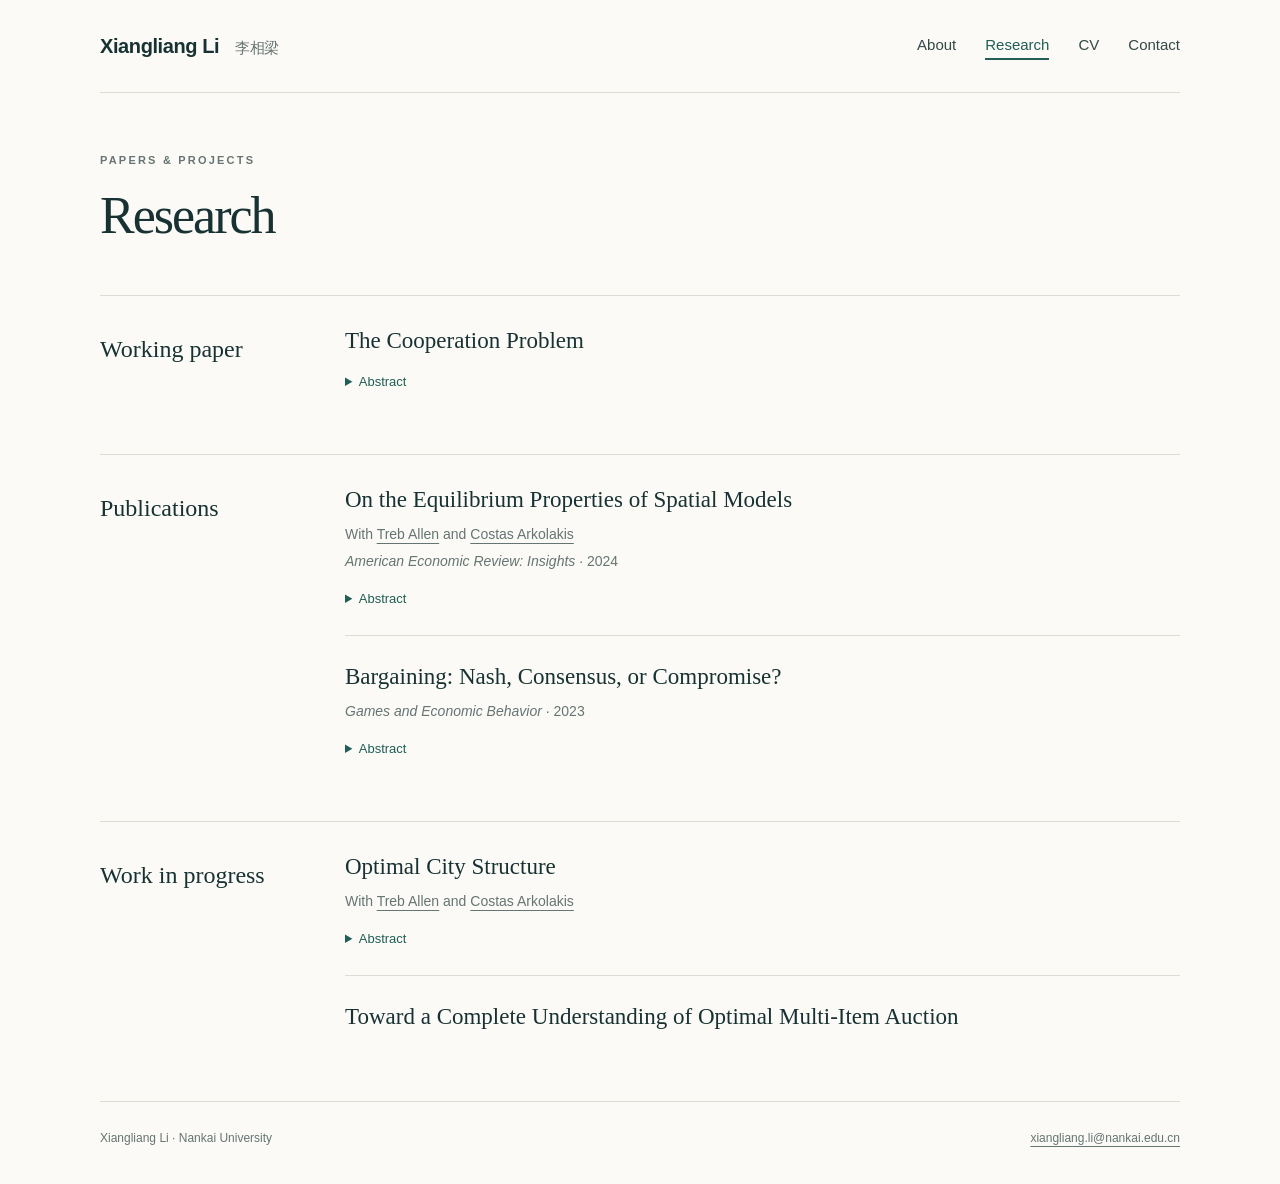
==== docs/research/index.html @ a619da33 "Build academic website from existing public Google Sites content" ====
<!doctype html>
<html lang="en">
<head>
<meta charset="utf-8"><meta name="viewport" content="width=device-width, initial-scale=1">
<title>Research | Xiangliang Li</title><meta name="description" content="Xiangliang Li is an economist at Nankai University. Research in game theory and international trade. Papers, CV, and contact information.">
<link rel="canonical" href="https://xiangliangli123.github.io/research/">
<meta property="og:title" content="Research | Xiangliang Li"><meta property="og:description" content="Xiangliang Li is an economist at Nankai University. Research in game theory and international trade. Papers, CV, and contact information.">
<meta property="og:type" content="website"><meta name="theme-color" content="#163b3c">
<link rel="icon" href="../assets/favicon.svg" type="image/svg+xml">
<link rel="stylesheet" href="../assets/style.css">
<script type="application/ld+json">{"@context": "https://schema.org", "@type": "Person", "name": "Xiangliang Li", "alternateName": "李相梁", "jobTitle": "Assistant Professor", "affiliation": {"@type": "Organization", "name": "School of Finance, Nankai University"}, "email": "xiangliang.li@nankai.edu.cn", "url": "https://xiangliangli123.github.io/"}</script>
</head>
<body>
<a class="skip" href="#main">Skip to content</a>
<header><a class="wordmark" href="../">Xiangliang Li<span lang="zh">李相梁</span></a>
<nav aria-label="Main navigation"><a href="../" >About</a><a href="../research/" aria-current="page">Research</a><a href="https://www.dropbox.com/scl/fi/ubc4xd8nr8n3geh8gxwsm/cv.pdf?rlkey=dvymok926smuyikocnq3urpk0&amp;dl=0" >CV</a><a href="mailto:xiangliang.li@nankai.edu.cn">Contact</a></nav></header>
<main id="main"><div class="page-heading"><p class="eyebrow">PAPERS & PROJECTS</p><h1>Research</h1></div><section class="research-section"><h2>Working paper</h2><div><article class="paper"><h3><a href="https://www.dropbox.com/scl/fi/rqp66v7bkl5a4fiv05mss/cooperationProblemWebsite.pdf?rlkey=bnyqp6f9lswpty2rncblzdl6n&amp;dl=0" >The Cooperation Problem</a></h3><details><summary>Abstract</summary><p>Indeterminacy is pervasive in economic theory: models often admit multiple outcomes (e.g., multiple equilibria) even when real players select one. We formulate the cooperation problem, a pure model in which players themselves resolve indeterminacy through communication. We compare two hypothetical solutions to this problem, the consensus solution and the compromise solution, in an axiomatic framework, and identify the Axiom of Compromise, a refinement of the Pareto principle requiring efficiency for any subset of players once the others have reached their best. Using this model as a building block, we develop the comprehensive-form game, which extends the extensive-form game by allowing decision nodes to represent joint decisions as well as individual ones. This framework unifies Nash&#x27;s seminal works on bargaining and non-cooperative games, together with applications that combine them, including Nash (1953).</p></details></article></div></section><section class="research-section"><h2>Publications</h2><div><article class="paper"><h3><a href="https://drive.google.com/file/d/1M50xgYxoY0BzwEMqe9Tj0gcbrPdRkauJ/view?usp=sharing" >On the Equilibrium Properties of Spatial Models</a></h3><p class="authors">With <a href="https://sites.google.com/site/treballen/" >Treb Allen</a> and <a href="https://arkolakis.com/" >Costas Arkolakis</a></p><p class="venue"><i>American Economic Review: Insights</i> · 2024</p><details><summary>Abstract</summary><p>We consider a broad class of spatial models where there are many types of interactions across a large number of locations. We provide a new theorem that offers an iterative algorithm for calculating an equilibrium and sufficient and “globally necessary” conditions under which the equilibrium is unique. We show how this theorem enables the characterization of equilibrium properties for two important spatial systems: an urban model with spillovers across a large number of different types of agents and a dynamic migration model with forward looking agents. An Online Appendix provides eleven additional examples of both spatial and non-spatial economic frameworks for which our theorem provides new equilibrium characterizations.</p></details></article><article class="paper"><h3><a href="https://drive.google.com/file/d/15a9Zqtpr6maQ8fs-WfPBUq79wTtzP9Kb/view?usp=drive_link" >Bargaining: Nash, Consensus, or Compromise?</a></h3><p class="venue"><i>Games and Economic Behavior</i> · 2023</p><details><summary>Abstract</summary><p>Two solutions are proposed to Nash (1950)&#x27;s bargaining problem: the Consensus and Compromise solutions. They present a gradual divergence away from the Nash solution. In terms of axioms, the Nash solution&#x27;s Axiom IIA (Independence of Irrelevant Alternatives) is decomposed into several parts, the controversial ones of which are identified and gradually replaced giving rise to the Consensus and Compromise solutions. The two replacement parts are: 1). if the additional room for cooperation induced by the worsening no-cooperation are, for both players, no better than the solution, the solution shall not change; 2). a solution shall not be the best only for one player i.e. each player should make at least some concession, no matter how small.</p></details></article></div></section><section class="research-section"><h2>Work in progress</h2><div><article class="paper"><h3><a href="https://drive.google.com/file/d/1tLPEBq-5Reyu6Jz42wQM6U6UDNY0UGAc/view?usp=sharing" >Optimal City Structure</a></h3><p class="authors">With <a href="https://sites.google.com/site/treballen/" >Treb Allen</a> and <a href="https://arkolakis.com/" >Costas Arkolakis</a></p><details><summary>Abstract</summary><p>In this paper, we develop a quantitative general equilibrium model of a city that incorporates the many economic interactions that occur over the space of the city, including commuting, trade, and personal interactions. We show that, despite the many spatial linkages, in the absence of externalities the competitive equilibrium is efficient; conversely, in the presence of spillovers, there exists opportunities for a city planner to increase the welfare of the city inhabitants by restricting the use of land (“zoning”). We provide sufficient conditions for the optimal zoning policy that depend solely on observables and several key model parameters. Finally, we illustrate the flexibility of the model by applying it to study the observed zoning policy of the city of Chicago. Preliminary results suggest that the welfare if residents of Chicago would increase if more area in the central business was allocated to residents district and more area in the outlying neighborhoods was allocated to businesses.</p></details></article><article class="paper"><h3>Toward a Complete Understanding of Optimal Multi-Item Auction</h3></article></div></section></main>
<footer><span>Xiangliang Li · Nankai University</span><a href="mailto:xiangliang.li@nankai.edu.cn">xiangliang.li@nankai.edu.cn</a></footer>
</body></html>
---- docs/assets/style.css ----
:root{--ink:#183233;--text:#344747;--muted:#657573;--paper:#fbfaf6;--line:#dcded5;--accent:#205e56}*{box-sizing:border-box}html{scroll-behavior:smooth}body{margin:0;background:var(--paper);color:var(--text);font-family:-apple-system,BlinkMacSystemFont,"Segoe UI",Arial,sans-serif;font-size:17px;line-height:1.7}a{color:var(--accent);text-decoration-thickness:1px;text-underline-offset:4px}a:hover{color:#0b302a}a:focus-visible,summary:focus-visible{outline:3px solid #c08c35;outline-offset:5px}header,main,footer{width:min(1080px,calc(100% - 80px));margin:auto}header{display:flex;justify-content:space-between;align-items:center;gap:24px;padding:29px 0;border-bottom:1px solid var(--line)}.wordmark{font-size:20px;font-weight:650;letter-spacing:-.4px;color:var(--ink);text-decoration:none}.wordmark span{font-size:15px;font-weight:400;margin-left:16px;color:var(--muted)}nav{display:flex;gap:29px;font-size:15px}nav a{text-decoration:none;color:var(--text)}nav a[aria-current]{color:var(--accent);border-bottom:2px solid var(--accent)}.intro{display:grid;grid-template-columns:minmax(0,1fr) 250px;gap:90px;padding:76px 0 60px;align-items:start}.eyebrow{font-size:11px;font-weight:700;letter-spacing:2.2px;color:var(--muted);margin:0 0 17px}h1,h2,h3{color:var(--ink);font-family:Georgia,"Times New Roman",serif;font-weight:400}h1{font-size:62px;letter-spacing:-2px;line-height:1.1;margin:0 0 16px}.position{font-size:21px;margin:0 0 27px;color:var(--accent)}.bio{max-width:620px;margin:0 0 30px;line-height:1.85}.intro-links{display:flex;align-items:center;gap:28px;font-size:15px}.primary-link{display:inline-block;text-decoration:none;border-bottom:1px solid var(--accent);padding-bottom:3px}.portrait{margin:7px 0 0}.portrait img{display:block;width:100%;height:305px;object-fit:cover;object-position:center 25%;border-radius:2px}.portrait figcaption{font-size:12px;color:var(--muted);line-height:1.6;margin-top:16px}.profile-note{border-left:1px solid var(--line);padding:16px 0 0 28px;font-size:14px;color:var(--muted)}.chinese-name{font-size:34px;font-family:serif;color:var(--ink)}.focus{display:grid;grid-template-columns:220px 1fr;gap:30px;border-top:1px solid var(--line);border-bottom:1px solid var(--line);padding:26px 0}.focus h2{font-size:23px;margin:0}.focus ul{list-style:none;margin:0;padding:0;display:flex;flex-wrap:wrap;gap:7px 27px;font-size:14px;align-items:center}.focus li:before{content:"";width:5px;height:5px;display:inline-block;background:#8b9d84;border-radius:50%;margin:0 11px 2px 0}.selected{padding:48px 0 62px}.section-heading{display:flex;align-items:center;justify-content:space-between;gap:24px}.section-heading h2{font-size:29px;margin:0}.section-heading>a{font-size:14px}.paper{padding:25px 0;border-bottom:1px solid var(--line)}.paper:last-child{border-bottom:none}.paper h3{font-size:23px;line-height:1.4;margin:0 0 7px}.paper h3 a{text-decoration:none;color:var(--ink)}.paper h3 a:hover{text-decoration:underline}.authors,.venue{font-size:14px;color:var(--muted);margin:3px 0}.authors a{color:inherit}.paper details{margin-top:14px;font-size:15px}.paper summary{cursor:pointer;color:var(--accent);font-size:13px;width:fit-content}.paper details p{margin:15px 0 0;max-width:760px;line-height:1.85}.page-heading{padding:58px 0 35px}.page-heading h1{font-size:52px}.research-section{display:grid;grid-template-columns:200px minmax(0,1fr);gap:45px;border-top:1px solid var(--line);padding:29px 0 36px}.research-section>h2{margin:4px 0;font-size:24px}.research-section .paper:first-child{padding-top:0}footer{display:flex;justify-content:space-between;gap:20px;padding:26px 0 35px;border-top:1px solid var(--line);font-size:12px;color:var(--muted)}footer a{color:var(--muted)}.skip{position:absolute;left:12px;top:-100px;padding:8px 15px;background:var(--ink);color:white;z-index:10}.skip:focus{top:12px}@media(max-width:800px){header,main,footer{width:calc(100% - 44px)}.intro{gap:35px;grid-template-columns:minmax(0,1fr) 200px;padding-top:52px}h1{font-size:48px}.portrait img{height:255px}.focus{grid-template-columns:1fr;gap:12px}.research-section{grid-template-columns:1fr;gap:20px}.research-section>h2{font-size:23px}}@media(max-width:560px){body{font-size:16px}header{align-items:flex-start;flex-direction:column;gap:18px;padding:22px 0}nav{gap:26px;font-size:14px}.intro{grid-template-columns:1fr;gap:32px;padding:40px 0}.intro-copy{order:1}.portrait,.profile-note{order:2}.portrait{max-width:220px}.portrait img{height:255px}.portrait figcaption{display:none}.profile-note{display:none}h1{font-size:47px}.position{font-size:19px}.eyebrow{font-size:10px;letter-spacing:1.6px}.bio{line-height:1.8}.focus ul{display:block}.focus li{margin:6px 0}.section-heading{align-items:baseline}.section-heading h2{font-size:26px}.paper h3{font-size:21px}.selected{padding:32px 0 40px}.page-heading{padding-top:40px}.page-heading h1{font-size:44px}footer{flex-direction:column;gap:4px;font-size:11px}.research-section{padding-top:22px}.wordmark span{font-size:14px}}
@media(prefers-reduced-motion:reduce){html{scroll-behavior:auto}}@media print{header nav,.intro-links,footer,.skip{display:none}body{background:white;color:black}header,main{width:100%}.intro{padding:25px 0}.paper{break-inside:avoid}details::details-content{content-visibility:visible}a{color:inherit;text-decoration:none}}
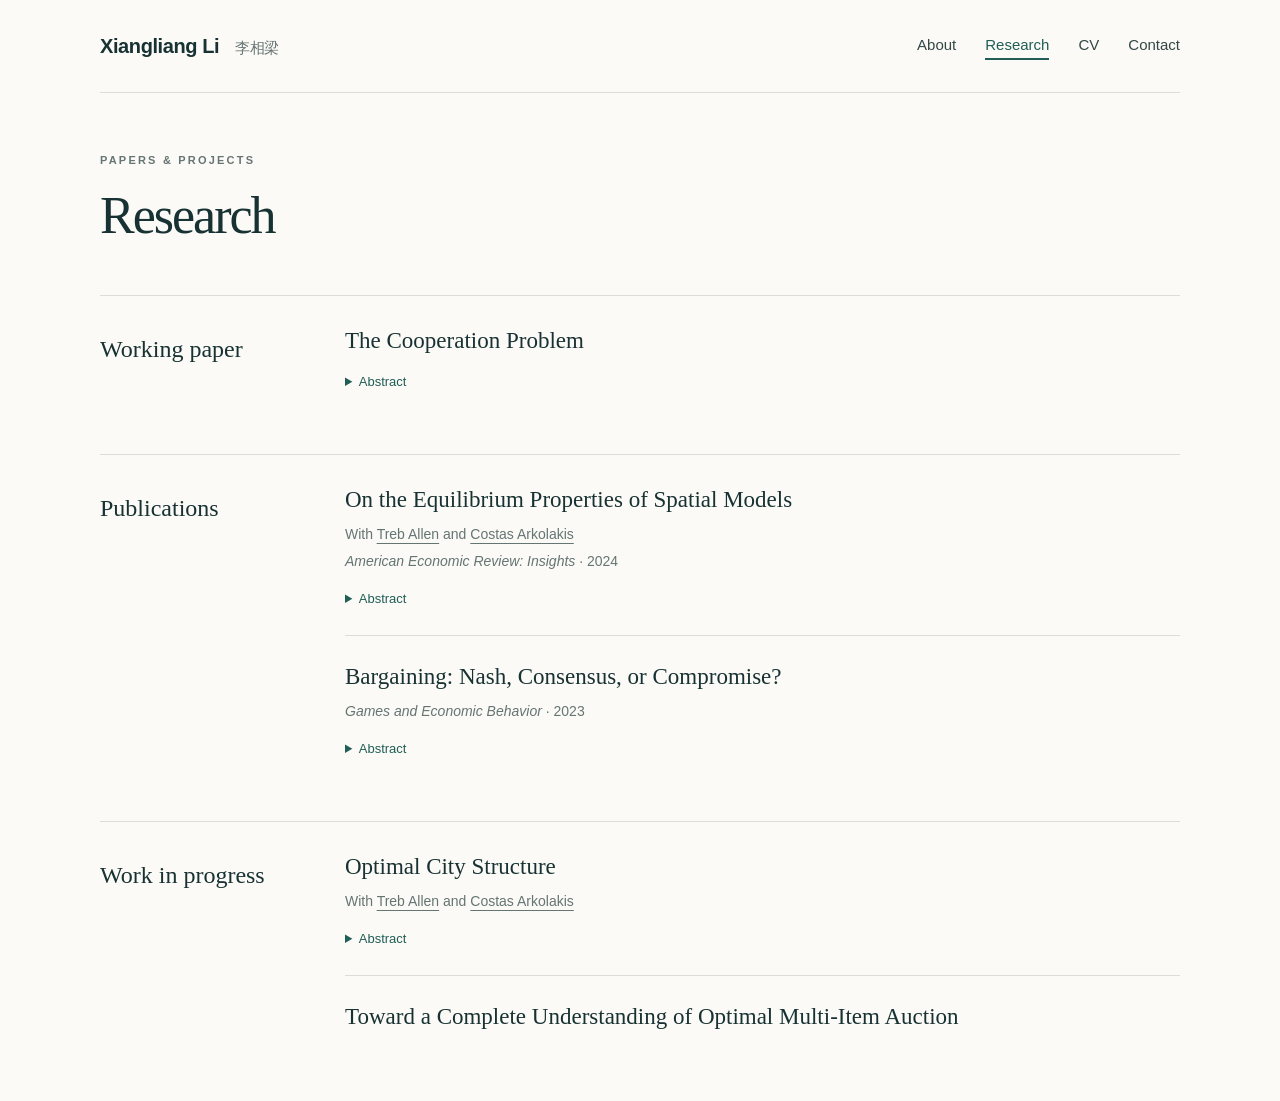
==== commit 48fb520d: "Remove repeated profile sections and tighten homepage spacing" ====
--- a/docs/research/index.html
+++ b/docs/research/index.html
@@ -15,5 +15,4 @@
 <header><a class="wordmark" href="../">Xiangliang Li<span lang="zh">李相梁</span></a>
 <nav aria-label="Main navigation"><a href="../" >About</a><a href="../research/" aria-current="page">Research</a><a href="https://www.dropbox.com/scl/fi/ubc4xd8nr8n3geh8gxwsm/cv.pdf?rlkey=dvymok926smuyikocnq3urpk0&amp;dl=0" >CV</a><a href="mailto:xiangliang.li@nankai.edu.cn">Contact</a></nav></header>
 <main id="main"><div class="page-heading"><p class="eyebrow">PAPERS & PROJECTS</p><h1>Research</h1></div><section class="research-section"><h2>Working paper</h2><div><article class="paper"><h3><a href="https://www.dropbox.com/scl/fi/rqp66v7bkl5a4fiv05mss/cooperationProblemWebsite.pdf?rlkey=bnyqp6f9lswpty2rncblzdl6n&amp;dl=0" >The Cooperation Problem</a></h3><details><summary>Abstract</summary><p>Indeterminacy is pervasive in economic theory: models often admit multiple outcomes (e.g., multiple equilibria) even when real players select one. We formulate the cooperation problem, a pure model in which players themselves resolve indeterminacy through communication. We compare two hypothetical solutions to this problem, the consensus solution and the compromise solution, in an axiomatic framework, and identify the Axiom of Compromise, a refinement of the Pareto principle requiring efficiency for any subset of players once the others have reached their best. Using this model as a building block, we develop the comprehensive-form game, which extends the extensive-form game by allowing decision nodes to represent joint decisions as well as individual ones. This framework unifies Nash&#x27;s seminal works on bargaining and non-cooperative games, together with applications that combine them, including Nash (1953).</p></details></article></div></section><section class="research-section"><h2>Publications</h2><div><article class="paper"><h3><a href="https://drive.google.com/file/d/1M50xgYxoY0BzwEMqe9Tj0gcbrPdRkauJ/view?usp=sharing" >On the Equilibrium Properties of Spatial Models</a></h3><p class="authors">With <a href="https://sites.google.com/site/treballen/" >Treb Allen</a> and <a href="https://arkolakis.com/" >Costas Arkolakis</a></p><p class="venue"><i>American Economic Review: Insights</i> · 2024</p><details><summary>Abstract</summary><p>We consider a broad class of spatial models where there are many types of interactions across a large number of locations. We provide a new theorem that offers an iterative algorithm for calculating an equilibrium and sufficient and “globally necessary” conditions under which the equilibrium is unique. We show how this theorem enables the characterization of equilibrium properties for two important spatial systems: an urban model with spillovers across a large number of different types of agents and a dynamic migration model with forward looking agents. An Online Appendix provides eleven additional examples of both spatial and non-spatial economic frameworks for which our theorem provides new equilibrium characterizations.</p></details></article><article class="paper"><h3><a href="https://drive.google.com/file/d/15a9Zqtpr6maQ8fs-WfPBUq79wTtzP9Kb/view?usp=drive_link" >Bargaining: Nash, Consensus, or Compromise?</a></h3><p class="venue"><i>Games and Economic Behavior</i> · 2023</p><details><summary>Abstract</summary><p>Two solutions are proposed to Nash (1950)&#x27;s bargaining problem: the Consensus and Compromise solutions. They present a gradual divergence away from the Nash solution. In terms of axioms, the Nash solution&#x27;s Axiom IIA (Independence of Irrelevant Alternatives) is decomposed into several parts, the controversial ones of which are identified and gradually replaced giving rise to the Consensus and Compromise solutions. The two replacement parts are: 1). if the additional room for cooperation induced by the worsening no-cooperation are, for both players, no better than the solution, the solution shall not change; 2). a solution shall not be the best only for one player i.e. each player should make at least some concession, no matter how small.</p></details></article></div></section><section class="research-section"><h2>Work in progress</h2><div><article class="paper"><h3><a href="https://drive.google.com/file/d/1tLPEBq-5Reyu6Jz42wQM6U6UDNY0UGAc/view?usp=sharing" >Optimal City Structure</a></h3><p class="authors">With <a href="https://sites.google.com/site/treballen/" >Treb Allen</a> and <a href="https://arkolakis.com/" >Costas Arkolakis</a></p><details><summary>Abstract</summary><p>In this paper, we develop a quantitative general equilibrium model of a city that incorporates the many economic interactions that occur over the space of the city, including commuting, trade, and personal interactions. We show that, despite the many spatial linkages, in the absence of externalities the competitive equilibrium is efficient; conversely, in the presence of spillovers, there exists opportunities for a city planner to increase the welfare of the city inhabitants by restricting the use of land (“zoning”). We provide sufficient conditions for the optimal zoning policy that depend solely on observables and several key model parameters. Finally, we illustrate the flexibility of the model by applying it to study the observed zoning policy of the city of Chicago. Preliminary results suggest that the welfare if residents of Chicago would increase if more area in the central business was allocated to residents district and more area in the outlying neighborhoods was allocated to businesses.</p></details></article><article class="paper"><h3>Toward a Complete Understanding of Optimal Multi-Item Auction</h3></article></div></section></main>
-<footer><span>Xiangliang Li · Nankai University</span><a href="mailto:xiangliang.li@nankai.edu.cn">xiangliang.li@nankai.edu.cn</a></footer>
 </body></html>
--- a/docs/assets/style.css
+++ b/docs/assets/style.css
@@ -1,2 +1,2 @@
-:root{--ink:#183233;--text:#344747;--muted:#657573;--paper:#fbfaf6;--line:#dcded5;--accent:#205e56}*{box-sizing:border-box}html{scroll-behavior:smooth}body{margin:0;background:var(--paper);color:var(--text);font-family:-apple-system,BlinkMacSystemFont,"Segoe UI",Arial,sans-serif;font-size:17px;line-height:1.7}a{color:var(--accent);text-decoration-thickness:1px;text-underline-offset:4px}a:hover{color:#0b302a}a:focus-visible,summary:focus-visible{outline:3px solid #c08c35;outline-offset:5px}header,main,footer{width:min(1080px,calc(100% - 80px));margin:auto}header{display:flex;justify-content:space-between;align-items:center;gap:24px;padding:29px 0;border-bottom:1px solid var(--line)}.wordmark{font-size:20px;font-weight:650;letter-spacing:-.4px;color:var(--ink);text-decoration:none}.wordmark span{font-size:15px;font-weight:400;margin-left:16px;color:var(--muted)}nav{display:flex;gap:29px;font-size:15px}nav a{text-decoration:none;color:var(--text)}nav a[aria-current]{color:var(--accent);border-bottom:2px solid var(--accent)}.intro{display:grid;grid-template-columns:minmax(0,1fr) 250px;gap:90px;padding:76px 0 60px;align-items:start}.eyebrow{font-size:11px;font-weight:700;letter-spacing:2.2px;color:var(--muted);margin:0 0 17px}h1,h2,h3{color:var(--ink);font-family:Georgia,"Times New Roman",serif;font-weight:400}h1{font-size:62px;letter-spacing:-2px;line-height:1.1;margin:0 0 16px}.position{font-size:21px;margin:0 0 27px;color:var(--accent)}.bio{max-width:620px;margin:0 0 30px;line-height:1.85}.intro-links{display:flex;align-items:center;gap:28px;font-size:15px}.primary-link{display:inline-block;text-decoration:none;border-bottom:1px solid var(--accent);padding-bottom:3px}.portrait{margin:7px 0 0}.portrait img{display:block;width:100%;height:305px;object-fit:cover;object-position:center 25%;border-radius:2px}.portrait figcaption{font-size:12px;color:var(--muted);line-height:1.6;margin-top:16px}.profile-note{border-left:1px solid var(--line);padding:16px 0 0 28px;font-size:14px;color:var(--muted)}.chinese-name{font-size:34px;font-family:serif;color:var(--ink)}.focus{display:grid;grid-template-columns:220px 1fr;gap:30px;border-top:1px solid var(--line);border-bottom:1px solid var(--line);padding:26px 0}.focus h2{font-size:23px;margin:0}.focus ul{list-style:none;margin:0;padding:0;display:flex;flex-wrap:wrap;gap:7px 27px;font-size:14px;align-items:center}.focus li:before{content:"";width:5px;height:5px;display:inline-block;background:#8b9d84;border-radius:50%;margin:0 11px 2px 0}.selected{padding:48px 0 62px}.section-heading{display:flex;align-items:center;justify-content:space-between;gap:24px}.section-heading h2{font-size:29px;margin:0}.section-heading>a{font-size:14px}.paper{padding:25px 0;border-bottom:1px solid var(--line)}.paper:last-child{border-bottom:none}.paper h3{font-size:23px;line-height:1.4;margin:0 0 7px}.paper h3 a{text-decoration:none;color:var(--ink)}.paper h3 a:hover{text-decoration:underline}.authors,.venue{font-size:14px;color:var(--muted);margin:3px 0}.authors a{color:inherit}.paper details{margin-top:14px;font-size:15px}.paper summary{cursor:pointer;color:var(--accent);font-size:13px;width:fit-content}.paper details p{margin:15px 0 0;max-width:760px;line-height:1.85}.page-heading{padding:58px 0 35px}.page-heading h1{font-size:52px}.research-section{display:grid;grid-template-columns:200px minmax(0,1fr);gap:45px;border-top:1px solid var(--line);padding:29px 0 36px}.research-section>h2{margin:4px 0;font-size:24px}.research-section .paper:first-child{padding-top:0}footer{display:flex;justify-content:space-between;gap:20px;padding:26px 0 35px;border-top:1px solid var(--line);font-size:12px;color:var(--muted)}footer a{color:var(--muted)}.skip{position:absolute;left:12px;top:-100px;padding:8px 15px;background:var(--ink);color:white;z-index:10}.skip:focus{top:12px}@media(max-width:800px){header,main,footer{width:calc(100% - 44px)}.intro{gap:35px;grid-template-columns:minmax(0,1fr) 200px;padding-top:52px}h1{font-size:48px}.portrait img{height:255px}.focus{grid-template-columns:1fr;gap:12px}.research-section{grid-template-columns:1fr;gap:20px}.research-section>h2{font-size:23px}}@media(max-width:560px){body{font-size:16px}header{align-items:flex-start;flex-direction:column;gap:18px;padding:22px 0}nav{gap:26px;font-size:14px}.intro{grid-template-columns:1fr;gap:32px;padding:40px 0}.intro-copy{order:1}.portrait,.profile-note{order:2}.portrait{max-width:220px}.portrait img{height:255px}.portrait figcaption{display:none}.profile-note{display:none}h1{font-size:47px}.position{font-size:19px}.eyebrow{font-size:10px;letter-spacing:1.6px}.bio{line-height:1.8}.focus ul{display:block}.focus li{margin:6px 0}.section-heading{align-items:baseline}.section-heading h2{font-size:26px}.paper h3{font-size:21px}.selected{padding:32px 0 40px}.page-heading{padding-top:40px}.page-heading h1{font-size:44px}footer{flex-direction:column;gap:4px;font-size:11px}.research-section{padding-top:22px}.wordmark span{font-size:14px}}
+:root{--ink:#183233;--text:#344747;--muted:#657573;--paper:#fbfaf6;--line:#dcded5;--accent:#205e56}*{box-sizing:border-box}html{scroll-behavior:smooth}body{margin:0;background:var(--paper);color:var(--text);font-family:-apple-system,BlinkMacSystemFont,"Segoe UI",Arial,sans-serif;font-size:17px;line-height:1.7}a{color:var(--accent);text-decoration-thickness:1px;text-underline-offset:4px}a:hover{color:#0b302a}a:focus-visible,summary:focus-visible{outline:3px solid #c08c35;outline-offset:5px}header,main,footer{width:min(1080px,calc(100% - 80px));margin:auto}header{display:flex;justify-content:space-between;align-items:center;gap:24px;padding:29px 0;border-bottom:1px solid var(--line)}.wordmark{font-size:20px;font-weight:650;letter-spacing:-.4px;color:var(--ink);text-decoration:none}.wordmark span{font-size:15px;font-weight:400;margin-left:16px;color:var(--muted)}nav{display:flex;gap:29px;font-size:15px}nav a{text-decoration:none;color:var(--text)}nav a[aria-current]{color:var(--accent);border-bottom:2px solid var(--accent)}.intro{display:grid;grid-template-columns:minmax(0,1fr) 250px;gap:90px;padding:48px 0 24px;align-items:start}.eyebrow{font-size:11px;font-weight:700;letter-spacing:2.2px;color:var(--muted);margin:0 0 17px}h1,h2,h3{color:var(--ink);font-family:Georgia,"Times New Roman",serif;font-weight:400}h1{font-size:62px;letter-spacing:-2px;line-height:1.1;margin:0 0 16px}.position{font-size:21px;margin:0 0 27px;color:var(--accent)}.bio{max-width:620px;margin:0 0 30px;line-height:1.85}.intro-links{display:flex;flex-wrap:wrap;align-items:center;gap:10px 28px;font-size:15px}.primary-link{display:inline-block;text-decoration:none;border-bottom:1px solid var(--accent);padding-bottom:3px}.portrait{margin:7px 0 0}.portrait img{display:block;width:100%;height:305px;object-fit:cover;object-position:center 25%;border-radius:2px}.portrait figcaption{font-size:12px;color:var(--muted);line-height:1.6;margin-top:16px}.profile-note{border-left:1px solid var(--line);padding:16px 0 0 28px;font-size:14px;color:var(--muted)}.chinese-name{font-size:34px;font-family:serif;color:var(--ink)}.focus{display:grid;grid-template-columns:220px 1fr;gap:30px;border-top:1px solid var(--line);border-bottom:1px solid var(--line);padding:26px 0}.focus h2{font-size:23px;margin:0}.focus ul{list-style:none;margin:0;padding:0;display:flex;flex-wrap:wrap;gap:7px 27px;font-size:14px;align-items:center}.focus li:before{content:"";width:5px;height:5px;display:inline-block;background:#8b9d84;border-radius:50%;margin:0 11px 2px 0}.selected{padding:24px 0 40px;border-top:1px solid var(--line)}.section-heading{display:flex;align-items:center;justify-content:space-between;gap:24px}.section-heading h2{font-size:29px;margin:0}.section-heading>a{font-size:14px}.paper{padding:25px 0;border-bottom:1px solid var(--line)}.paper:last-child{border-bottom:none}.paper h3{font-size:23px;line-height:1.4;margin:0 0 7px}.paper h3 a{text-decoration:none;color:var(--ink)}.paper h3 a:hover{text-decoration:underline}.authors,.venue{font-size:14px;color:var(--muted);margin:3px 0}.authors a{color:inherit}.paper details{margin-top:14px;font-size:15px}.paper summary{cursor:pointer;color:var(--accent);font-size:13px;width:fit-content}.paper details p{margin:15px 0 0;max-width:760px;line-height:1.85}.page-heading{padding:58px 0 35px}.page-heading h1{font-size:52px}.research-section{display:grid;grid-template-columns:200px minmax(0,1fr);gap:45px;border-top:1px solid var(--line);padding:29px 0 36px}.research-section>h2{margin:4px 0;font-size:24px}.research-section .paper:first-child{padding-top:0}footer{display:flex;justify-content:space-between;gap:20px;padding:26px 0 35px;border-top:1px solid var(--line);font-size:12px;color:var(--muted)}footer a{color:var(--muted)}.skip{position:absolute;left:12px;top:-100px;padding:8px 15px;background:var(--ink);color:white;z-index:10}.skip:focus{top:12px}@media(max-width:800px){header,main,footer{width:calc(100% - 44px)}.intro{gap:35px;grid-template-columns:minmax(0,1fr) 200px;padding-top:40px}h1{font-size:48px}.portrait img{height:255px}.focus{grid-template-columns:1fr;gap:12px}.research-section{grid-template-columns:1fr;gap:20px}.research-section>h2{font-size:23px}}@media(max-width:560px){body{font-size:16px}header{align-items:flex-start;flex-direction:column;gap:18px;padding:22px 0}nav{gap:26px;font-size:14px}.intro{grid-template-columns:1fr;gap:24px;padding:32px 0 20px}.intro-copy{order:1}.portrait,.profile-note{order:2}.portrait{max-width:220px}.portrait img{height:255px}.portrait figcaption{display:none}.profile-note{display:none}h1{font-size:47px}.position{font-size:19px}.eyebrow{font-size:10px;letter-spacing:1.6px}.bio{line-height:1.8}.focus ul{display:block}.focus li{margin:6px 0}.section-heading{align-items:baseline}.section-heading h2{font-size:26px}.paper h3{font-size:21px}.selected{padding:24px 0 32px}.page-heading{padding-top:40px}.page-heading h1{font-size:44px}footer{flex-direction:column;gap:4px;font-size:11px}.research-section{padding-top:22px}.wordmark span{font-size:14px}}
 @media(prefers-reduced-motion:reduce){html{scroll-behavior:auto}}@media print{header nav,.intro-links,footer,.skip{display:none}body{background:white;color:black}header,main{width:100%}.intro{padding:25px 0}.paper{break-inside:avoid}details::details-content{content-visibility:visible}a{color:inherit;text-decoration:none}}
